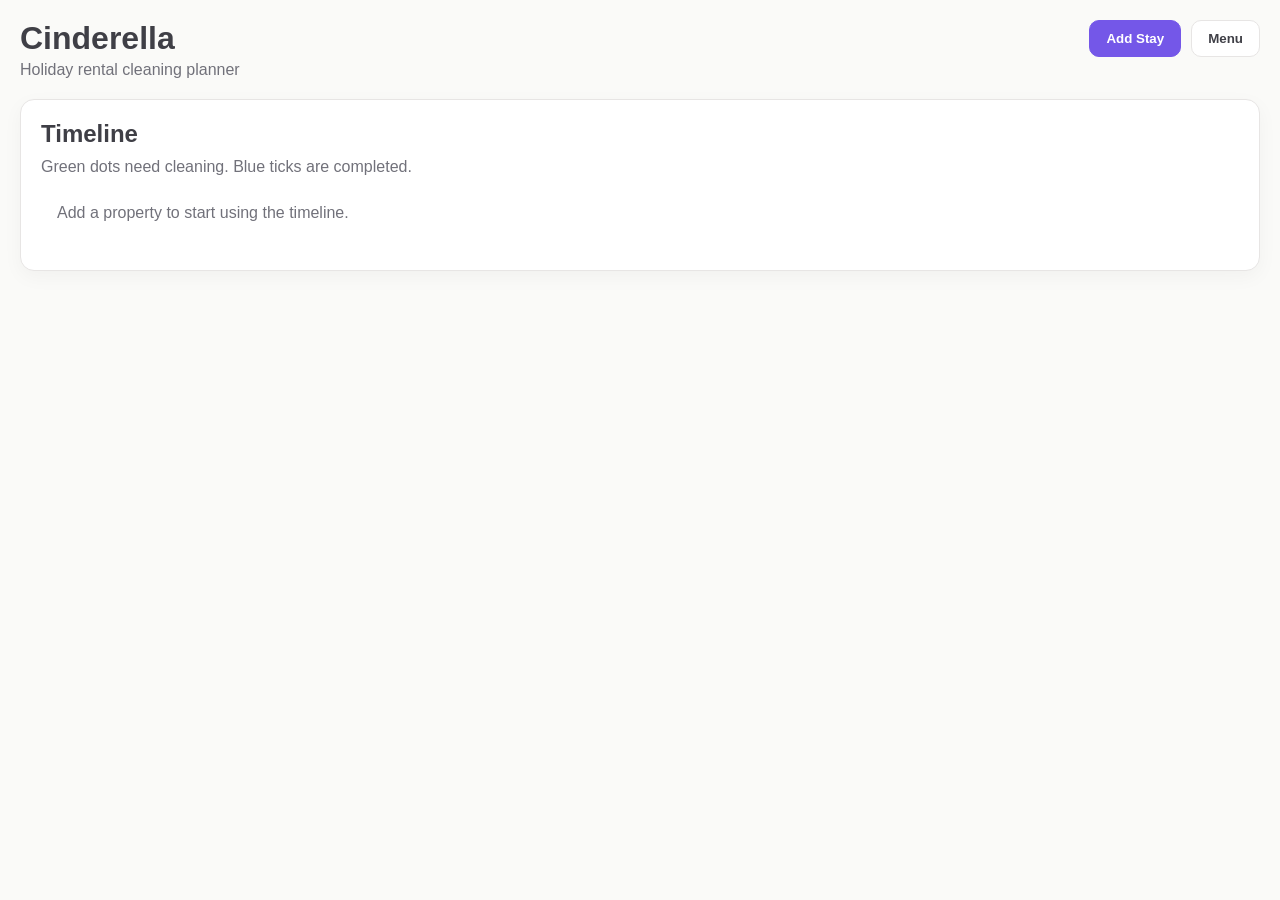
==== index.html @ bc045eeb "Force refresh mobile timeline assets" ====
<!doctype html>
<html lang="en">
<head>
  <meta charset="utf-8" />
  <meta name="viewport" content="width=device-width, initial-scale=1" />
  <title>Cinderella Beta</title>
  <link rel="manifest" href="manifest.json" />
  <link rel="stylesheet" href="styles.css?v=3" />
  <link rel="stylesheet" href="timeline.css?v=3" />
</head>
<body>
  <div id="successOverlay" class="success-overlay hidden">
    <div class="success-content">
      <div class="success-tick">✓</div>
      <div class="success-text">Clean Complete</div>
    </div>
  </div>

  <header class="app-header">
    <div class="app-title">
      <h1>Cinderella</h1>
      <p>Holiday rental cleaning planner</p>
    </div>

    <div class="header-actions">
      <button id="newStayBtn" type="button">Add Stay</button>

      <button
        id="menuToggleBtn"
        type="button"
        aria-expanded="false"
        aria-controls="adminMenu"
      >
        Menu
      </button>
    </div>
  </header>

  <main>
    <section id="timelineSection" class="section-card timeline-section">
      <div class="section-heading">
        <div>
          <h2>Timeline</h2>
          <p>Green dots need cleaning. Blue ticks are completed.</p>
        </div>
      </div>

      <div id="timelineCalendar"></div>
    </section>

    <div id="adminMenu" class="admin-menu hidden">
      <section id="todaySection" class="section-card">
        <h2>Cleaning Summary</h2>
        <div id="cleanSummaryCards" class="summary-grid"></div>
      </section>

      <section id="propertiesSection" class="section-card">
        <div class="section-heading">
          <h2>Properties</h2>
          <button id="newPropertyBtn" type="button">Add Property</button>
        </div>
        <div id="propertiesList"></div>
      </section>

      <section id="staysSection" class="section-card">
        <h2>Stays</h2>
        <div id="staysList"></div>
      </section>

      <section id="cleansSection" class="section-card">
        <h2>Cleans</h2>
        <div id="cleansList"></div>
      </section>

      <section id="developerTools" class="section-card developer-tools">
        <h2>Developer Tools</h2>
        <p>For testing only.</p>

        <div class="actions left-actions">
          <button id="demoPropertiesBtn" type="button">Generate Test Properties</button>
          <button id="demoStaysBtn" type="button">Generate Test Stays</button>
          <button id="clearDemoBtn" type="button">Clear Demo Data</button>
        </div>
      </section>
    </div>
  </main>

  <dialog id="propertyDialog">
    <form id="propertyForm">
      <h2 id="propertyFormTitle">Add Property</h2>
      <input type="hidden" id="propertyId" />

      <label>Property name
        <input id="propertyName" required />
      </label>

      <label>Colour
        <input id="propertyColour" type="color" value="#8b5cf6" />
      </label>

      <label>Address
        <input id="propertyAddress" />
      </label>

      <div class="two-column">
        <label>Owner name
          <input id="ownerName" />
        </label>

        <label>Owner email
          <input id="ownerEmail" type="email" />
        </label>
      </div>

      <label>Owner phone
        <input id="ownerPhone" />
      </label>

      <label>Access notes
        <textarea id="accessNotes"></textarea>
      </label>

      <label>Key notes
        <textarea id="keyNotes"></textarea>
      </label>

      <h3>Beds</h3>
      <div class="bed-grid">
        <label>King beds
          <input id="kingBeds" type="number" min="0" value="0" />
        </label>

        <label>Queen beds
          <input id="queenBeds" type="number" min="0" value="0" />
        </label>

        <label>Single beds
          <input id="singleBeds" type="number" min="0" value="0" />
        </label>
      </div>

      <label>Cleaning notes
        <textarea id="cleaningNotes"></textarea>
      </label>

      <div class="actions">
        <button type="button" id="cancelPropertyBtn">Cancel</button>
        <button type="submit">Save Property</button>
      </div>
    </form>
  </dialog>

  <dialog id="stayDialog">
    <form id="stayForm">
      <div id="stayDialogColourBar" class="dialog-colour-bar"></div>
      <h2 id="stayFormTitle">Add Stay</h2>
      <input type="hidden" id="stayId" />

      <label>Property
        <select id="stayPropertyId" required></select>
      </label>

      <label>Guest name
        <input id="guestName" required />
      </label>

      <div class="two-column">
        <label>Arrival date
          <input id="arrivalDate" type="date" required />
        </label>

        <label>Departure date
          <input id="departureDate" type="date" required />
        </label>
      </div>

      <label>Stay notes
        <textarea id="stayNotes"></textarea>
      </label>

      <div class="actions">
        <button type="button" id="deleteStayBtn" class="danger secondary-hidden">Delete Stay</button>
        <span class="actions-spacer"></span>
        <button type="button" id="cancelStayBtn">Cancel</button>
        <button type="submit">Save Stay</button>
      </div>
    </form>
  </dialog>

  <dialog id="cleanDialog">
    <form id="cleanForm">
      <div id="cleanDialogColourBar" class="dialog-colour-bar"></div>
      <h2>Complete Clean</h2>
      <input type="hidden" id="cleanId" />

      <p id="cleanSummary" class="dialog-summary"></p>

      <h3>Linen</h3>
      <table class="linen-table">
        <thead>
          <tr>
            <th></th>
            <th>Changed</th>
            <th>Replaced</th>
          </tr>
        </thead>
        <tbody>
          <tr>
            <td>King Set</td>
            <td><input id="cleanKingBeds" type="number" min="0" value="0" /></td>
            <td><input id="replaceKingBeds" type="number" min="0" value="0" /></td>
          </tr>
          <tr>
            <td>Queen Set</td>
            <td><input id="cleanQueenBeds" type="number" min="0" value="0" /></td>
            <td><input id="replaceQueenBeds" type="number" min="0" value="0" /></td>
          </tr>
          <tr>
            <td>Single Set</td>
            <td><input id="cleanSingleBeds" type="number" min="0" value="0" /></td>
            <td><input id="replaceSingleBeds" type="number" min="0" value="0" /></td>
          </tr>
        </tbody>
      </table>

      <label>Extras
        <textarea id="cleanExtras" placeholder="Extra charges, damage, special notes..."></textarea>
      </label>

      <label>Invoice notes
        <textarea id="invoiceNotes" placeholder="Anything that should appear on the invoice later..."></textarea>
      </label>

      <div class="actions">
        <button type="button" id="resetCleanBtn">Mark as Pending</button>
        <span class="actions-spacer"></span>
        <button type="button" id="cancelCleanBtn">Cancel</button>
        <button type="submit">Save &amp; Complete</button>
      </div>
    </form>
  </dialog>

  <script src="config.js"></script>
  <script src="app.js"></script>
  <script src="app.js?v=3"></script>
  <script src="timeline.js?v=3"></script>
</body>
</html>
---- styles.css ----
:root {
  --background: #fafaf8;
  --surface: #ffffff;
  --surface-soft: #f7f7f5;
  --grid: #e7e5e4;
  --today: #f3eeff;
  --text: #3f3f46;
  --text-secondary: #71717a;
  --green: #6fcf97;
  --blue: #60a5fa;
  --danger: #dc2626;
  --primary: #7457e8;
}

* {
  box-sizing: border-box;
  margin: 0;
  padding: 0;
}

body {
  font-family: Arial, Helvetica, sans-serif;
  background: var(--background);
  color: var(--text);
  padding: 20px;
}

.app-header {
  display: flex;
  justify-content: space-between;
  align-items: flex-start;
  gap: 16px;
  margin-bottom: 20px;
}

h1 { margin-bottom: 4px; }
h2 { margin-bottom: 10px; }
h3 { margin: 18px 0 8px; }
p { color: var(--text-secondary); }

.top-nav {
  display: flex;
  gap: 8px;
  flex-wrap: wrap;
}

.top-nav a {
  display: inline-block;
  padding: 8px 12px;
  border: 1px solid var(--grid);
  border-radius: 999px;
  background: var(--surface);
  color: var(--text);
  text-decoration: none;
  font-weight: 700;
  font-size: 14px;
}

main {
  display: grid;
  gap: 20px;
}

.section-card {
  background: var(--surface);
  border: 1px solid var(--grid);
  border-radius: 14px;
  padding: 20px;
  box-shadow: 0 6px 20px rgba(0,0,0,0.04);
}

.section-heading {
  display: flex;
  justify-content: space-between;
  align-items: center;
  gap: 12px;
  margin-bottom: 12px;
}

button {
  padding: 10px 16px;
  cursor: pointer;
  border: 1px solid var(--grid);
  border-radius: 10px;
  background: var(--surface-soft);
  color: var(--text);
  font-weight: 700;
}

button[type="submit"],
#newPropertyBtn,
#newStayBtn {
  background: var(--primary);
  color: white;
  border-color: var(--primary);
}

button.danger {
  color: var(--danger);
  background: #fff5f5;
  border-color: #fecaca;
}

label {
  display: block;
  margin-bottom: 14px;
  font-weight: 700;
}

input,
textarea,
select {
  width: 100%;
  margin-top: 6px;
  padding: 10px;
  border: 1px solid var(--grid);
  border-radius: 10px;
  font: inherit;
}

textarea { min-height: 80px; resize: vertical; }

.two-column,
.bed-grid {
  display: grid;
  grid-template-columns: repeat(2, minmax(0, 1fr));
  gap: 14px;
}

.bed-grid { grid-template-columns: repeat(3, minmax(0, 1fr)); }

.actions {
  display: flex;
  justify-content: flex-end;
  align-items: center;
  gap: 10px;
  margin-top: 20px;
  flex-wrap: wrap;
}

.left-actions { justify-content: flex-start; }
.actions-spacer { flex: 1; }
.secondary-hidden { display: none; }

summary-grid,
.summary-grid {
  display: grid;
  grid-template-columns: repeat(3, minmax(0, 1fr));
  gap: 14px;
}

.summary-card {
  background: var(--surface-soft);
  border: 1px solid var(--grid);
  border-radius: 12px;
  padding: 16px;
}

.summary-card strong {
  display: block;
  font-size: 30px;
}

.summary-card span { color: var(--text-secondary); }

dialog {
  padding: 25px;
  width: min(700px, 92vw);
  border: none;
  border-radius: 16px;
  box-shadow: 0 20px 60px rgba(0,0,0,0.25);
}

dialog::backdrop { background: rgba(0,0,0,0.30); }

.dialog-summary {
  color: var(--text);
  line-height: 1.5;
  margin-bottom: 8px;
}

.dialog-colour-bar {
  height: 8px;
  margin: -25px -25px 18px -25px;
  border-radius: 16px 16px 0 0;
  background: transparent;
}

.linen-table {
  width: 100%;
  border-collapse: collapse;
  margin: 12px 0 18px;
}

.linen-table th {
  text-align: center;
  font-size: 0.85rem;
  color: var(--text-secondary);
  padding-bottom: 8px;
}

.linen-table td {
  padding: 8px 0;
  border-top: 1px solid #f0eeee;
}

.linen-table td:first-child {
  font-weight: 700;
  width: 40%;
}

.linen-table input {
  width: 76px;
  text-align: center;
  margin: 0 auto;
  display: block;
}

#propertiesList,
#staysList,
#cleansList {
  margin-top: 15px;
  display: grid;
  gap: 10px;
}

.item {
  display: flex;
  align-items: center;
  gap: 12px;
  background: var(--surface-soft);
  border: 1px solid var(--grid);
  border-radius: 12px;
  padding: 12px;
}

.item-main { flex: 1; }
.item-actions { display: flex; gap: 8px; }
.muted, .empty-state { color: var(--text-secondary); }

.property-swatch {
  width: 16px;
  align-self: stretch;
  border-radius: 999px;
}

.pending-clean { border-left: 5px solid var(--green); }
.completed-clean { border-left: 5px solid var(--blue); }

.success-overlay {
  position: fixed;
  inset: 0;
  background: rgba(0,0,0,0.25);
  display: flex;
  justify-content: center;
  align-items: center;
  z-index: 9999;
}

.success-overlay.hidden { display: none; }

.success-content {
  background: white;
  padding: 40px 60px;
  border-radius: 18px;
  text-align: center;
  animation: popIn .25s ease;
}

.success-tick {
  font-size: 72px;
  color: #22c55e;
  line-height: 1;
}

.success-text {
  margin-top: 12px;
  font-size: 24px;
  font-weight: 800;
}

@keyframes popIn {
  0% { transform: scale(.8); opacity: 0; }
  100% { transform: scale(1); opacity: 1; }
}

.header-actions {
  display: flex;
  align-items: center;
  gap: 10px;
}

.admin-menu {
  display: grid;
  gap: 20px;
}

.admin-menu.hidden {
  display: none;
}

#menuToggleBtn {
  background: var(--surface);
}

.timeline-section {
  overflow: hidden;
}

@media (max-width: 720px) {
  body {
    padding: 10px;
  }

  .app-header {
    margin-bottom: 10px;
    align-items: center;
  }

  .app-title h1 {
    font-size: 2rem;
    line-height: 1;
    margin-bottom: 0;
  }

  .app-title p {
    display: none;
  }

  .header-actions {
    gap: 8px;
  }

  .header-actions button {
    padding: 9px 12px;
    min-height: 42px;
  }

  main {
    gap: 10px;
  }

  .timeline-section {
    padding: 0;
    border: none;
    border-radius: 0;
    box-shadow: none;
    background: transparent;
  }

  .timeline-section .section-heading {
    padding: 8px 2px 6px;
    margin-bottom: 0;
  }

  .timeline-section .section-heading h2 {
    font-size: 1.15rem;
    margin: 0;
  }

  .timeline-section .section-heading p {
    display: none;
  }
}
---- timeline.css ----
#timelineCalendar {
  width: 100%;
  max-width: 100%;
  overflow-x: auto;
  overflow-y: hidden;
  padding-bottom: 12px;
  -webkit-overflow-scrolling: touch;
  overscroll-behavior-x: contain;
  touch-action: pan-x pan-y;
}

.timeline-grid {
  display: grid;
  border-top: 1px solid var(--grid);
  border-left: 1px solid var(--grid);
  width: max-content;
  background: var(--surface);
}

.timeline-month-corner,
.timeline-month-cell {
  height: 32px;
  border-right: 1px solid var(--grid);
  border-bottom: 1px solid var(--grid);
  background: var(--surface);
}

.timeline-month-corner {
  position: sticky;
  left: 0;
  z-index: 40;
}

.timeline-month-cell {
  display: flex;
  align-items: center;
  justify-content: center;
  font-size: 12px;
  font-weight: 800;
  letter-spacing: 0.06em;
  color: var(--text);
  background: #f7f3ff;
}

.timeline-corner {
  position: sticky;
  left: 0;
  z-index: 30;
  background: var(--surface);
  border-right: 1px solid var(--grid);
  border-bottom: 1px solid var(--grid);
}

.timeline-day-header {
  position: sticky;
  top: 0;
  z-index: 10;
  height: 56px;
  text-align: center;
  font-size: 12px;
  padding-top: 6px;
  background: var(--surface);
  border-right: 1px solid var(--grid);
  border-bottom: 1px solid var(--grid);
}

.today-column { background: var(--today); }

.timeline-property
.timeline-cell {
  border-right: 1px solid var(--grid);
  border-bottom: 1px solid var(--grid);
}

.timeline-property {
  position: sticky;
  left: 0;
  z-index: 20;
  min-height: 56px;
  padding: 14px;
  font-weight: 800;
  color: white;
  border-right: 2px solid var(--grid);
  overflow: hidden;
  text-overflow: ellipsis;
  white-space: nowrap; 
}

.timeline-row-track {
  position: relative;
  display: grid;
  grid-template-columns: repeat(60, 48px);
  min-height: 56px;
}

.timeline-cell {
  min-height: 56px;
  background: var(--surface);
}

.timeline-booking-bar {
  position: absolute;
  top: 12px;
  height: 32px;
  border-radius: 999px;
  padding: 7px 28px 0 12px;
  color: white;
  font-size: 13px;
  font-weight: 800;
  box-sizing: border-box;
  cursor: pointer;
  overflow: hidden;
  white-space: nowrap;
  pointer-events: auto;
}

.timeline-stay {
  position: absolute;
  inset: 0;
  pointer-events: none;
}

.clean-dot {
  position: absolute;
  top: 38px;
  width: 24px;
  height: 24px;
  border-radius: 50%;
  background: var(--green);
  border: 2px solid var(--surface);
  cursor: pointer;
  z-index: 100;
  padding: 0;
  pointer-events: auto;
  transform: translate(50%, -90%);
}

.clean-pending { background: var(--green); }
.clean-complete { background: var(--blue); }

.clean-complete::after {
  content: "✓";
  color: white;
  font-size: 14px;
  font-weight: 900;
  position: absolute;
  left: 50%;
  top: 50%;
  transform: translate(-50%, -50%);
}

.timeline-empty { padding: 16px; }
@media (max-width: 720px) {
  #timelineCalendar {
    margin-inline: -8px;
    width: calc(100% + 16px);
    max-width: none;
    padding-inline: 8px;
  }

  .timeline-property {
    width: 110px;
    min-width: 110px;
    padding: 12px 7px;
    font-size: 12px;
  }

  .timeline-day-header {
    height: 48px;
    font-size: 11px;
  }

  .timeline-row-track,
  .timeline-cell,
  .timeline-property {
    min-height: 52px;
  }

  .timeline-booking-bar {
    top: 10px;
    height: 30px;
    font-size: 12px;
    padding: 7px 24px 0 9px;
  }

  .clean-dot {
    top: 35px;
    width: 22px;
    height: 22px;
  }
}
@media (max-width: 720px) {
  #timelineCalendar {
    margin: 0;
    width: 100%;
    padding: 0 0 10px;
  }

  .timeline-grid {
    border-left: 0;
  }

  .timeline-property {
    padding: 10px 7px;
    font-size: 12px;
    line-height: 1.2;
  }

  .timeline-booking-bar {
    font-size: 11px;
  }
}
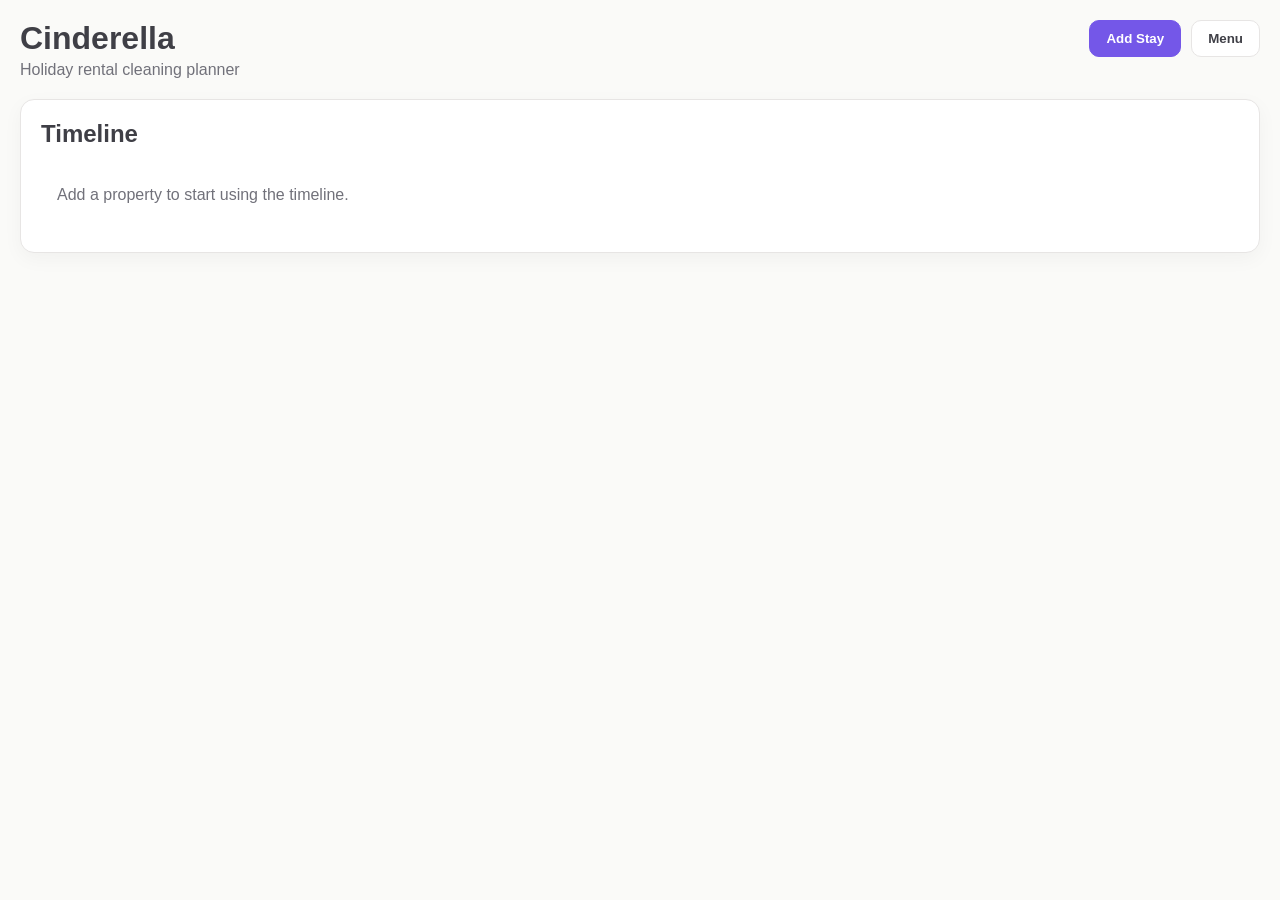
==== commit eb0e4bf9: "Improve timeline highlighting and add backup import/export" ====
--- a/index.html
+++ b/index.html
@@ -41,7 +41,6 @@
       <div class="section-heading">
         <div>
           <h2>Timeline</h2>
-          <p>Green dots need cleaning. Blue ticks are completed.</p>
         </div>
       </div>
 
@@ -53,7 +52,27 @@
         <h2>Cleaning Summary</h2>
         <div id="cleanSummaryCards" class="summary-grid"></div>
       </section>
-
+      <section class="section-card">
+        <h2>Backup & Restore</h2>
+        <p>Save a copy of all properties, stays and cleaning information.</p>
+
+        <div class="actions left-actions">
+          <button id="exportDataBtn" type="button">
+            Export Backup
+          </button>
+
+          <label class="button file-button" for="importDataInput">
+            Import Backup
+          </label>
+
+          <input
+            id="importDataInput"
+            type="file"
+            accept=".json,application/json"
+            hidden
+          />
+        </div>
+      </section>
       <section id="propertiesSection" class="section-card">
         <div class="section-heading">
           <h2>Properties</h2>
@@ -81,6 +100,20 @@
           <button id="demoStaysBtn" type="button">Generate Test Stays</button>
           <button id="clearDemoBtn" type="button">Clear Demo Data</button>
         </div>
+        
+        <div class="actions left-actions">
+          <button id="exportDataBtn" type="button">Export Backup</button>
+
+          <label class="button file-button">
+            Import Backup
+            <input
+              id="importDataInput"
+              type="file"
+              accept=".json,application/json"
+              hidden
+            />
+          </label>
+        </div>        
       </section>
     </div>
   </main>
@@ -241,8 +274,8 @@
   </dialog>
 
   <script src="config.js"></script>
-  <script src="app.js"></script>
   <script src="app.js?v=3"></script>
   <script src="timeline.js?v=3"></script>
+  <script src="developer.js"></script>
 </body>
 </html>
--- a/styles.css
+++ b/styles.css
@@ -101,6 +101,13 @@
   border-color: #fecaca;
 }
 
+.file-button {
+  display: inline-flex;
+  align-items: center;
+  justify-content: center;
+  cursor: pointer;
+}
+
 label {
   display: block;
   margin-bottom: 14px;
--- a/timeline.css
+++ b/timeline.css
@@ -64,9 +64,27 @@
   border-bottom: 1px solid var(--grid);
 }
 
-.today-column { background: var(--today); }
-
-.timeline-property
+.timeline-day-header.today-column,
+.timeline-cell.today-column {
+  position: relative;
+  background: var(--today);
+}
+
+.timeline-cell.today-column::after {
+  content: "";
+  position: absolute;
+  top: 0;
+  bottom: 0;
+  left: 50%;
+  width: 1px;
+  background: rgba(116, 87, 232, 0.30);
+  transform: translateX(-50%);
+  pointer-events: none;
+  z-index: 1;
+}
+
+
+.timeline-property,
 .timeline-cell {
   border-right: 1px solid var(--grid);
   border-bottom: 1px solid var(--grid);
@@ -83,7 +101,7 @@
   border-right: 2px solid var(--grid);
   overflow: hidden;
   text-overflow: ellipsis;
-  white-space: nowrap; 
+  white-space: nowrap;
 }
 
 .timeline-row-track {
@@ -93,13 +111,10 @@
   min-height: 56px;
 }
 
-.timeline-cell {
-  min-height: 56px;
-  background: var(--surface);
-}
 
 .timeline-booking-bar {
   position: absolute;
+  z-index: 2;
   top: 12px;
   height: 32px;
   border-radius: 999px;
@@ -148,21 +163,38 @@
   top: 50%;
   transform: translate(-50%, -50%);
 }
+.timeline-cell {
+  min-height: 56px;
+  background: var(--surface);
+  border-right: 1px solid var(--grid);
+  border-bottom: 1px solid var(--grid);
+}
+
+.timeline-row-track {
+  position: relative;
+  display: grid;
+}
+
 
 .timeline-empty { padding: 16px; }
+
 @media (max-width: 720px) {
   #timelineCalendar {
-    margin-inline: -8px;
-    width: calc(100% + 16px);
+    margin: 0;
+    width: 100%;
     max-width: none;
-    padding-inline: 8px;
+    padding: 0 0 10px;
+  }
+
+  .timeline-grid {
+    border-left: 0;
   }
 
   .timeline-property {
-    width: 110px;
-    min-width: 110px;
-    padding: 12px 7px;
+    min-width: 0;
+    padding: 10px 7px;
     font-size: 12px;
+    line-height: 1.2;
   }
 
   .timeline-day-header {
@@ -179,7 +211,7 @@
   .timeline-booking-bar {
     top: 10px;
     height: 30px;
-    font-size: 12px;
+    font-size: 11px;
     padding: 7px 24px 0 9px;
   }
 
@@ -188,25 +220,4 @@
     width: 22px;
     height: 22px;
   }
-}
-@media (max-width: 720px) {
-  #timelineCalendar {
-    margin: 0;
-    width: 100%;
-    padding: 0 0 10px;
-  }
-
-  .timeline-grid {
-    border-left: 0;
-  }
-
-  .timeline-property {
-    padding: 10px 7px;
-    font-size: 12px;
-    line-height: 1.2;
-  }
-
-  .timeline-booking-bar {
-    font-size: 11px;
-  }
 }
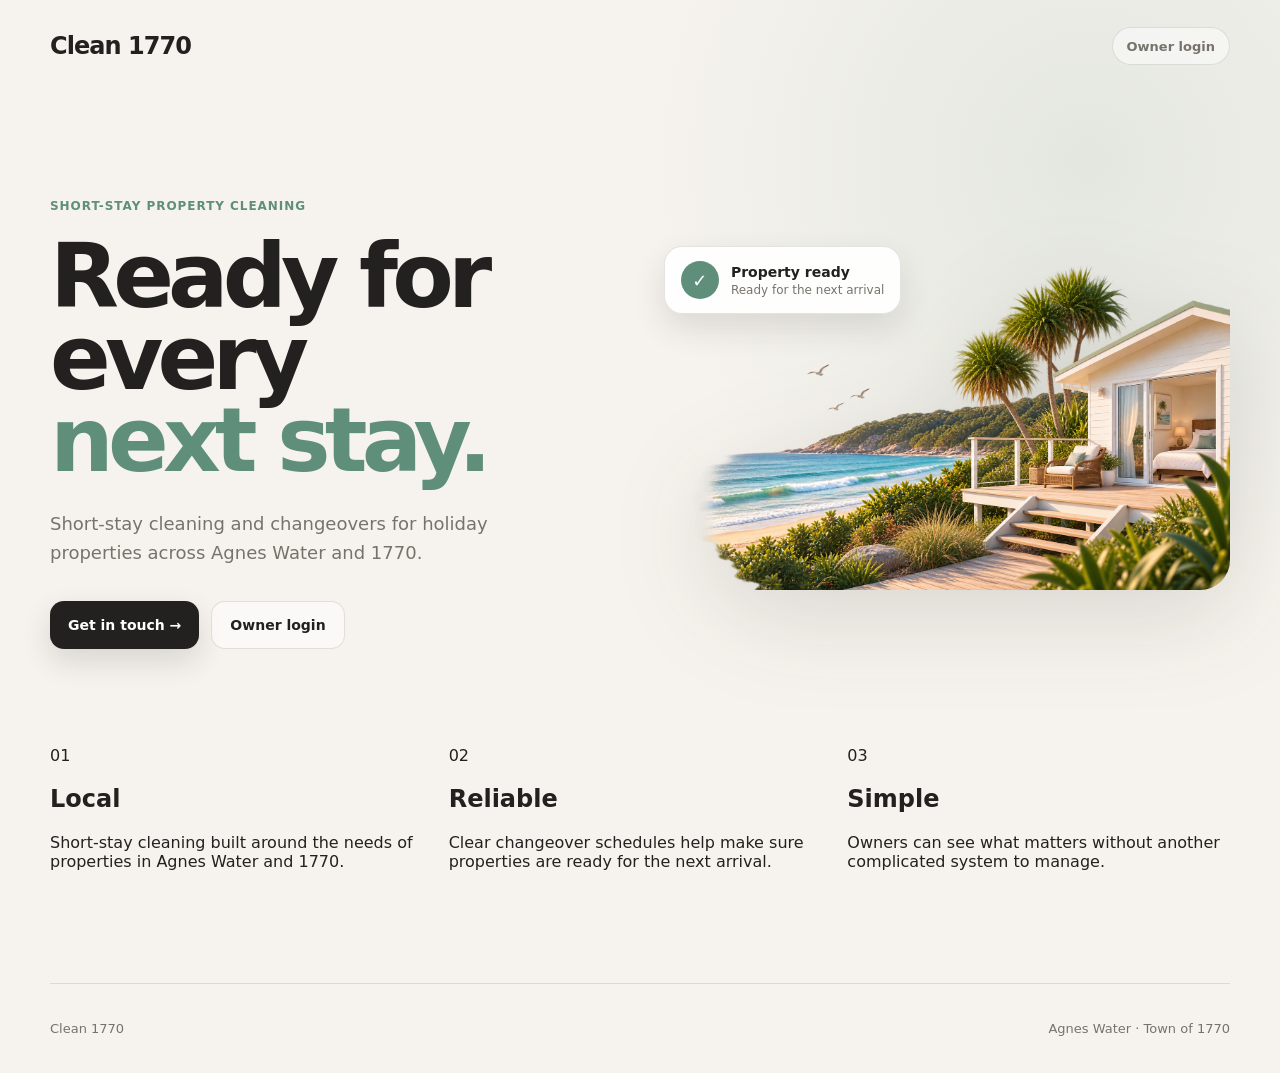
==== commit ece1d8ed: "landing page" ====
--- a/index.html
+++ b/index.html
@@ -1,281 +1,102 @@
-<!doctype html>
+<!DOCTYPE html>
 <html lang="en">
 <head>
-  <meta charset="utf-8" />
-  <meta name="viewport" content="width=device-width, initial-scale=1" />
-  <title>Cinderella Beta</title>
-  <link rel="manifest" href="manifest.json" />
-  <link rel="stylesheet" href="styles.css?v=3" />
-  <link rel="stylesheet" href="timeline.css?v=3" />
+  <meta charset="UTF-8">
+  <meta name="viewport" content="width=device-width, initial-scale=1.0">
+
+  <title>Clean 1770</title>
+
+  <link rel="stylesheet" href="landing.css">
 </head>
+
 <body>
-  <div id="successOverlay" class="success-overlay hidden">
-    <div class="success-content">
-      <div class="success-tick">✓</div>
-      <div class="success-text">Clean Complete</div>
-    </div>
-  </div>
 
-  <header class="app-header">
-    <div class="app-title">
-      <h1>Cinderella</h1>
-      <p>Holiday rental cleaning planner</p>
+  <header class="site-header">
+    <div class="brand">Clean 1770</div>
+
+    <a class="login-link" href="#">Owner login</a>
+  </header>
+
+  <main class="landing">
+
+  <section class="hero">
+
+    <div class="hero-copy">
+      <p class="eyebrow">Short-stay property cleaning</p>
+
+      <h1>
+        Ready for every
+        <span>next stay.</span>
+      </h1>
+
+      <p class="hero-text">
+        Short-stay cleaning and changeovers for holiday properties
+        across Agnes Water and 1770.
+      </p>
+
+      <div class="hero-actions">
+        <a class="button primary" href="#contact">Get in touch →</a>
+        <a class="button secondary" href="#">Owner login</a>
+      </div>
     </div>
 
-    <div class="header-actions">
-      <button id="newStayBtn" type="button">Add Stay</button>
 
-      <button
-        id="menuToggleBtn"
-        type="button"
-        aria-expanded="false"
-        aria-controls="adminMenu"
+    <div class="hero-visual">
+
+      <img
+        src="assets/clean1770-house.png"
+        alt="Coastal holiday property"
       >
-        Menu
-      </button>
-    </div>
-  </header>
 
-  <main>
-    <section id="timelineSection" class="section-card timeline-section">
-      <div class="section-heading">
+      <div class="ready-card">
+        <span class="ready-check">✓</span>
+
         <div>
-          <h2>Timeline</h2>
+          <strong>Property ready</strong>
+          <small>Ready for the next arrival</small>
         </div>
       </div>
 
-      <div id="timelineCalendar"></div>
-    </section>
+    </div>
 
-    <div id="adminMenu" class="admin-menu hidden">
-      <section id="todaySection" class="section-card">
-        <h2>Cleaning Summary</h2>
-        <div id="cleanSummaryCards" class="summary-grid"></div>
-      </section>
-      <section class="section-card">
-        <h2>Backup & Restore</h2>
-        <p>Save a copy of all properties, stays and cleaning information.</p>
+  </section>
+      <section class="about">
 
-        <div class="actions left-actions">
-          <button id="exportDataBtn" type="button">
-            Export Backup
-          </button>
+        <div class="about-card">
+          <span>01</span>
+          <h2>Local</h2>
+          <p>
+            Short-stay cleaning built around the needs of properties
+            in Agnes Water and 1770.
+          </p>
+        </div>
 
-          <label class="button file-button" for="importDataInput">
-            Import Backup
-          </label>
+        <div class="about-card">
+          <span>02</span>
+          <h2>Reliable</h2>
+          <p>
+            Clear changeover schedules help make sure properties
+            are ready for the next arrival.
+          </p>
+        </div>
 
-          <input
-            id="importDataInput"
-            type="file"
-            accept=".json,application/json"
-            hidden
-          />
+        <div class="about-card">
+          <span>03</span>
+          <h2>Simple</h2>
+          <p>
+            Owners can see what matters without another complicated
+            system to manage.
+          </p>
         </div>
-      </section>
-      <section id="propertiesSection" class="section-card">
-        <div class="section-heading">
-          <h2>Properties</h2>
-          <button id="newPropertyBtn" type="button">Add Property</button>
-        </div>
-        <div id="propertiesList"></div>
+
       </section>
 
-      <section id="staysSection" class="section-card">
-        <h2>Stays</h2>
-        <div id="staysList"></div>
-      </section>
-
-      <section id="cleansSection" class="section-card">
-        <h2>Cleans</h2>
-        <div id="cleansList"></div>
-      </section>
-
-      <section id="developerTools" class="section-card developer-tools">
-        <h2>Developer Tools</h2>
-        <p>For testing only.</p>
-
-        <div class="actions left-actions">
-          <button id="demoPropertiesBtn" type="button">Generate Test Properties</button>
-          <button id="demoStaysBtn" type="button">Generate Test Stays</button>
-          <button id="clearDemoBtn" type="button">Clear Demo Data</button>
-        </div>
-        
-        <div class="actions left-actions">
-          <button id="exportDataBtn" type="button">Export Backup</button>
-
-          <label class="button file-button">
-            Import Backup
-            <input
-              id="importDataInput"
-              type="file"
-              accept=".json,application/json"
-              hidden
-            />
-          </label>
-        </div>        
-      </section>
-    </div>
   </main>
 
-  <dialog id="propertyDialog">
-    <form id="propertyForm">
-      <h2 id="propertyFormTitle">Add Property</h2>
-      <input type="hidden" id="propertyId" />
+  <footer id="contact">
+    <span>Clean 1770</span>
+    <span>Agnes Water · Town of 1770</span>
+  </footer>
 
-      <label>Property name
-        <input id="propertyName" required />
-      </label>
-
-      <label>Colour
-        <input id="propertyColour" type="color" value="#8b5cf6" />
-      </label>
-
-      <label>Address
-        <input id="propertyAddress" />
-      </label>
-
-      <div class="two-column">
-        <label>Owner name
-          <input id="ownerName" />
-        </label>
-
-        <label>Owner email
-          <input id="ownerEmail" type="email" />
-        </label>
-      </div>
-
-      <label>Owner phone
-        <input id="ownerPhone" />
-      </label>
-
-      <label>Access notes
-        <textarea id="accessNotes"></textarea>
-      </label>
-
-      <label>Key notes
-        <textarea id="keyNotes"></textarea>
-      </label>
-
-      <h3>Beds</h3>
-      <div class="bed-grid">
-        <label>King beds
-          <input id="kingBeds" type="number" min="0" value="0" />
-        </label>
-
-        <label>Queen beds
-          <input id="queenBeds" type="number" min="0" value="0" />
-        </label>
-
-        <label>Single beds
-          <input id="singleBeds" type="number" min="0" value="0" />
-        </label>
-      </div>
-
-      <label>Cleaning notes
-        <textarea id="cleaningNotes"></textarea>
-      </label>
-
-      <div class="actions">
-        <button type="button" id="cancelPropertyBtn">Cancel</button>
-        <button type="submit">Save Property</button>
-      </div>
-    </form>
-  </dialog>
-
-  <dialog id="stayDialog">
-    <form id="stayForm">
-      <div id="stayDialogColourBar" class="dialog-colour-bar"></div>
-      <h2 id="stayFormTitle">Add Stay</h2>
-      <input type="hidden" id="stayId" />
-
-      <label>Property
-        <select id="stayPropertyId" required></select>
-      </label>
-
-      <label>Guest name
-        <input id="guestName" required />
-      </label>
-
-      <div class="two-column">
-        <label>Arrival date
-          <input id="arrivalDate" type="date" required />
-        </label>
-
-        <label>Departure date
-          <input id="departureDate" type="date" required />
-        </label>
-      </div>
-
-      <label>Stay notes
-        <textarea id="stayNotes"></textarea>
-      </label>
-
-      <div class="actions">
-        <button type="button" id="deleteStayBtn" class="danger secondary-hidden">Delete Stay</button>
-        <span class="actions-spacer"></span>
-        <button type="button" id="cancelStayBtn">Cancel</button>
-        <button type="submit">Save Stay</button>
-      </div>
-    </form>
-  </dialog>
-
-  <dialog id="cleanDialog">
-    <form id="cleanForm">
-      <div id="cleanDialogColourBar" class="dialog-colour-bar"></div>
-      <h2>Complete Clean</h2>
-      <input type="hidden" id="cleanId" />
-
-      <p id="cleanSummary" class="dialog-summary"></p>
-
-      <h3>Linen</h3>
-      <table class="linen-table">
-        <thead>
-          <tr>
-            <th></th>
-            <th>Changed</th>
-            <th>Replaced</th>
-          </tr>
-        </thead>
-        <tbody>
-          <tr>
-            <td>King Set</td>
-            <td><input id="cleanKingBeds" type="number" min="0" value="0" /></td>
-            <td><input id="replaceKingBeds" type="number" min="0" value="0" /></td>
-          </tr>
-          <tr>
-            <td>Queen Set</td>
-            <td><input id="cleanQueenBeds" type="number" min="0" value="0" /></td>
-            <td><input id="replaceQueenBeds" type="number" min="0" value="0" /></td>
-          </tr>
-          <tr>
-            <td>Single Set</td>
-            <td><input id="cleanSingleBeds" type="number" min="0" value="0" /></td>
-            <td><input id="replaceSingleBeds" type="number" min="0" value="0" /></td>
-          </tr>
-        </tbody>
-      </table>
-
-      <label>Extras
-        <textarea id="cleanExtras" placeholder="Extra charges, damage, special notes..."></textarea>
-      </label>
-
-      <label>Invoice notes
-        <textarea id="invoiceNotes" placeholder="Anything that should appear on the invoice later..."></textarea>
-      </label>
-
-      <div class="actions">
-        <button type="button" id="resetCleanBtn">Mark as Pending</button>
-        <span class="actions-spacer"></span>
-        <button type="button" id="cancelCleanBtn">Cancel</button>
-        <button type="submit">Save &amp; Complete</button>
-      </div>
-    </form>
-  </dialog>
-
-  <script src="config.js"></script>
-  <script src="app.js?v=3"></script>
-  <script src="timeline.js?v=3"></script>
-  <script src="developer.js"></script>
 </body>
-</html>
+</html>
--- a/landing.css
+++ b/landing.css
@@ -0,0 +1,647 @@
+:root {
+  --bg: #f6f3ee;
+  --surface: rgba(255, 255, 255, 0.76);
+  --text: #22211f;
+  --muted: #77736c;
+  --line: rgba(34, 33, 31, 0.12);
+
+  --accent: #5f8f7b;
+  --accent-soft: #dfece6;
+
+  --radius-lg: 28px;
+  --radius-md: 16px;
+
+  --shadow: 0 18px 55px rgba(42, 37, 31, 0.08);
+
+  --max-width: 1180px;
+}
+
+* {
+  box-sizing: border-box;
+}
+
+html {
+  scroll-behavior: smooth;
+}
+
+body {
+  margin: 0;
+  min-height: 100vh;
+
+  background:
+    radial-gradient(
+      circle at 85% 15%,
+      rgba(95, 143, 123, 0.12),
+      transparent 28rem
+    ),
+    var(--bg);
+
+  color: var(--text);
+
+  font-family:
+    system-ui,
+    -apple-system,
+    BlinkMacSystemFont,
+    "Segoe UI",
+    sans-serif;
+}
+
+a {
+  color: inherit;
+}
+
+.site-header {
+  width: min(calc(100% - 40px), var(--max-width));
+  min-height: 92px;
+
+  margin: 0 auto;
+
+  display: flex;
+  align-items: center;
+  justify-content: space-between;
+
+  gap: 24px;
+}
+
+.brand {
+  font-size: 24px;
+  font-weight: 750;
+
+  letter-spacing: -0.04em;
+}
+
+.login-link {
+  min-height: 38px;
+  padding: 0 14px;
+
+  display: inline-flex;
+  align-items: center;
+
+  border: 1px solid var(--line);
+  border-radius: 999px;
+
+  background: rgba(255, 255, 255, 0.5);
+
+  color: var(--muted);
+
+  text-decoration: none;
+
+  font-size: 13px;
+  font-weight: 650;
+}
+
+.landing {
+  width: min(calc(100% - 40px), var(--max-width));
+  margin: 0 auto;
+}
+
+.hero {
+  min-height: 610px;
+
+  padding: 100px 0 88px;
+
+  display: flex;
+  flex-direction: column;
+  align-items: flex-start;
+  justify-content: center;
+}
+
+.eyebrow {
+  margin: 0 0 22px;
+
+  color: var(--accent);
+
+  font-size: 12px;
+  font-weight: 750;
+
+  letter-spacing: 0.08em;
+  text-transform: uppercase;
+}
+
+.hero h1 {
+  max-width: 900px;
+
+  margin: 0;
+
+  font-size: clamp(56px, 9vw, 116px);
+  line-height: 0.9;
+
+  letter-spacing: -0.07em;
+}
+
+.hero h1 span {
+  color: var(--muted);
+}
+
+.intro {
+  max-width: 620px;
+
+  margin: 34px 0 0;
+
+  color: var(--muted);
+
+  font-size: clamp(18px, 2vw, 22px);
+  line-height: 1.6;
+}
+
+.hero-actions {
+  display: flex;
+  flex-wrap: wrap;
+
+  gap: 12px;
+
+  margin-top: 34px;
+}
+
+.button {
+  min-height: 48px;
+  padding: 0 18px;
+
+  display: inline-flex;
+  align-items: center;
+  justify-content: center;
+
+  border-radius: 14px;
+
+  text-decoration: none;
+
+  font-size: 14px;
+  font-weight: 700;
+
+  transition:
+    transform 160ms ease,
+    box-shadow 160ms ease,
+    background 160ms ease;
+}
+
+.button:hover {
+  transform: translateY(-2px);
+}
+
+.button.primary {
+  background: var(--text);
+  color: white;
+
+  box-shadow: 0 12px 30px rgba(34, 33, 31, 0.14);
+}
+
+.button.secondary {
+  border: 1px solid var(--line);
+
+  background: rgba(255, 255, 255, 0.5);
+}
+
+.about {
+  display: grid;
+  grid-template-columns: repeat(3, 1fr);
+
+  gap: 16px;
+
+  padding-bottom: 96px;
+}
+
+.section-label {
+  margin: 0 0 16px;
+  color: var(--accent);
+  font-size: 12px;
+  font-weight: 750;
+  letter-spacing: 0.08em;
+  text-transform: uppercase;
+}
+
+/* --- Hero layout --- */
+
+.hero {
+  min-height: 620px;
+  padding: 82px 0 72px;
+
+  display: grid;
+  grid-template-columns: 0.95fr 1.05fr;
+  align-items: center;
+
+  gap: 56px;
+}
+
+.hero-copy {
+  position: relative;
+  z-index: 2;
+}
+
+.hero h1 {
+  max-width: 720px;
+  margin: 0;
+
+  font-size: clamp(58px, 7vw, 104px);
+  line-height: 0.92;
+
+  letter-spacing: -0.065em;
+}
+
+.hero h1 span {
+  display: block;
+  color: var(--accent);
+}
+
+.hero-text {
+  max-width: 580px;
+  margin: 28px 0 0;
+
+  color: var(--muted);
+
+  font-size: 18px;
+  line-height: 1.6;
+}
+
+.hero-visual {
+  position: relative;
+
+  min-height: 500px;
+
+  display: flex;
+  align-items: center;
+  justify-content: center;
+}
+
+.hero-visual img {
+  width: 100%;
+  max-width: 660px;
+
+  display: block;
+
+  border-radius: 30px;
+
+  object-fit: cover;
+
+  filter:
+    drop-shadow(0 24px 48px rgba(42, 37, 31, 0.14));
+}
+
+.ready-card {
+  position: absolute;
+
+  top: 72px;
+  left: 24px;
+
+  min-width: 220px;
+
+  padding: 14px 16px;
+
+  display: flex;
+  align-items: center;
+
+  gap: 12px;
+
+  border: 1px solid var(--line);
+  border-radius: 18px;
+
+  background: rgba(255, 255, 255, 0.9);
+
+  box-shadow: 0 14px 32px rgba(42, 37, 31, 0.12);
+
+  backdrop-filter: blur(10px);
+}
+
+.ready-check {
+  width: 38px;
+  height: 38px;
+
+  flex: 0 0 auto;
+
+  display: grid;
+  place-items: center;
+
+  border-radius: 50%;
+
+  background: var(--accent);
+
+  color: white;
+
+  font-size: 18px;
+  font-weight: 700;
+}
+
+.ready-card strong {
+  display: block;
+
+  margin-bottom: 3px;
+
+  font-size: 14px;
+}
+
+.ready-card small {
+  display: block;
+
+  color: var(--muted);
+
+  font-size: 12px;
+}
+
+/* --- Services --- */
+
+.services {
+  padding: 20px 0 96px;
+}
+
+.service-grid {
+  display: grid;
+  grid-template-columns: repeat(3, 1fr);
+  gap: 16px;
+}
+
+.service-card {
+  min-height: 250px;
+  padding: 28px;
+
+  border: 1px solid var(--line);
+  border-radius: var(--radius-lg);
+
+  background: var(--surface);
+  box-shadow: var(--shadow);
+
+  backdrop-filter: blur(8px);
+}
+
+.card-number {
+  width: 42px;
+  height: 42px;
+
+  display: grid;
+  place-items: center;
+
+  margin-bottom: 48px;
+
+  border-radius: 13px;
+
+  background: var(--accent-soft);
+  color: #3f6657;
+
+  font-size: 12px;
+  font-weight: 750;
+}
+
+.service-card h2 {
+  margin: 0 0 10px;
+
+  font-size: 22px;
+  letter-spacing: -0.035em;
+}
+
+.service-card p {
+  margin: 0;
+
+  color: var(--muted);
+
+  font-size: 15px;
+  line-height: 1.65;
+}
+
+
+/* --- How it works --- */
+
+.how-it-works {
+  padding: 84px 0;
+
+  display: grid;
+  grid-template-columns: 0.9fr 1.1fr;
+
+  gap: 80px;
+
+  border-top: 1px solid var(--line);
+}
+
+.how-copy h2 {
+  max-width: 520px;
+
+  margin: 0;
+
+  font-size: clamp(42px, 5vw, 68px);
+  line-height: 0.98;
+
+  letter-spacing: -0.055em;
+}
+
+.how-copy > p:last-child {
+  max-width: 500px;
+
+  margin: 28px 0 0;
+
+  color: var(--muted);
+
+  font-size: 17px;
+  line-height: 1.65;
+}
+
+.steps {
+  display: flex;
+  flex-direction: column;
+}
+
+.step {
+  padding: 28px 0;
+
+  display: grid;
+  grid-template-columns: 56px 1fr;
+
+  gap: 18px;
+
+  border-bottom: 1px solid var(--line);
+}
+
+.step:first-child {
+  padding-top: 0;
+}
+
+.step > span {
+  width: 40px;
+  height: 40px;
+
+  display: grid;
+  place-items: center;
+
+  border-radius: 12px;
+
+  background: var(--accent-soft);
+  color: #3f6657;
+
+  font-size: 11px;
+  font-weight: 750;
+}
+
+.step h3 {
+  margin: 2px 0 7px;
+
+  font-size: 19px;
+  letter-spacing: -0.025em;
+}
+
+.step p {
+  margin: 0;
+
+  color: var(--muted);
+
+  font-size: 14px;
+  line-height: 1.6;
+}
+
+
+/* --- Contact --- */
+
+.contact-panel {
+  margin: 32px 0 96px;
+  padding: 44px;
+
+  display: flex;
+  align-items: center;
+  justify-content: space-between;
+
+  gap: 40px;
+
+  border: 1px solid var(--line);
+  border-radius: var(--radius-lg);
+
+  background:
+    radial-gradient(
+      circle at 85% 20%,
+      rgba(95, 143, 123, 0.14),
+      transparent 22rem
+    ),
+    var(--surface);
+
+  box-shadow: var(--shadow);
+}
+
+.contact-panel > div {
+  max-width: 680px;
+}
+
+.contact-panel h2 {
+  margin: 0;
+
+  font-size: clamp(32px, 4vw, 48px);
+  line-height: 1.05;
+
+  letter-spacing: -0.045em;
+}
+
+.contact-panel p:not(.section-label) {
+  max-width: 620px;
+
+  margin: 16px 0 0;
+
+  color: var(--muted);
+
+  font-size: 16px;
+  line-height: 1.65;
+}
+
+.contact-panel .button {
+  flex: 0 0 auto;
+}
+
+footer {
+  width: min(calc(100% - 40px), var(--max-width));
+  min-height: 90px;
+
+  margin: 0 auto;
+
+  border-top: 1px solid var(--line);
+
+  display: flex;
+  align-items: center;
+  justify-content: space-between;
+
+  gap: 20px;
+
+  color: var(--muted);
+
+  font-size: 13px;
+}
+
+@media (max-width: 760px) {
+  .site-header,
+  .landing,
+  footer {
+    width: min(calc(100% - 28px), var(--max-width));
+  }
+
+  .site-header {
+    min-height: 78px;
+  }
+
+  .hero {
+    min-height: auto;
+    padding: 84px 0 68px;
+  }
+
+  .hero h1 {
+    font-size: clamp(54px, 18vw, 82px);
+  }
+
+  .intro {
+    margin-top: 28px;
+    font-size: 18px;
+  }
+
+  .hero-actions {
+    width: 100%;
+  }
+
+  .button {
+    flex: 1 1 100%;
+  }
+
+  .about {
+    grid-template-columns: 1fr;
+    padding-bottom: 64px;
+  }
+
+
+  footer {
+    flex-direction: column;
+    align-items: flex-start;
+    justify-content: center;
+  }
+  .services {
+  padding-bottom: 64px;
+}
+
+.service-grid {
+  grid-template-columns: 1fr;
+}
+
+.service-card {
+  min-height: 220px;
+}
+
+.card-number {
+  margin-bottom: 36px;
+}
+
+.how-it-works {
+  padding: 64px 0;
+
+  grid-template-columns: 1fr;
+
+  gap: 48px;
+}
+
+.how-copy h2 {
+  font-size: 48px;
+}
+
+.step {
+  grid-template-columns: 46px 1fr;
+}
+
+.contact-panel {
+  margin: 20px 0 64px;
+  padding: 28px;
+
+  flex-direction: column;
+  align-items: flex-start;
+}
+
+.contact-panel .button {
+  width: 100%;
+}
+}
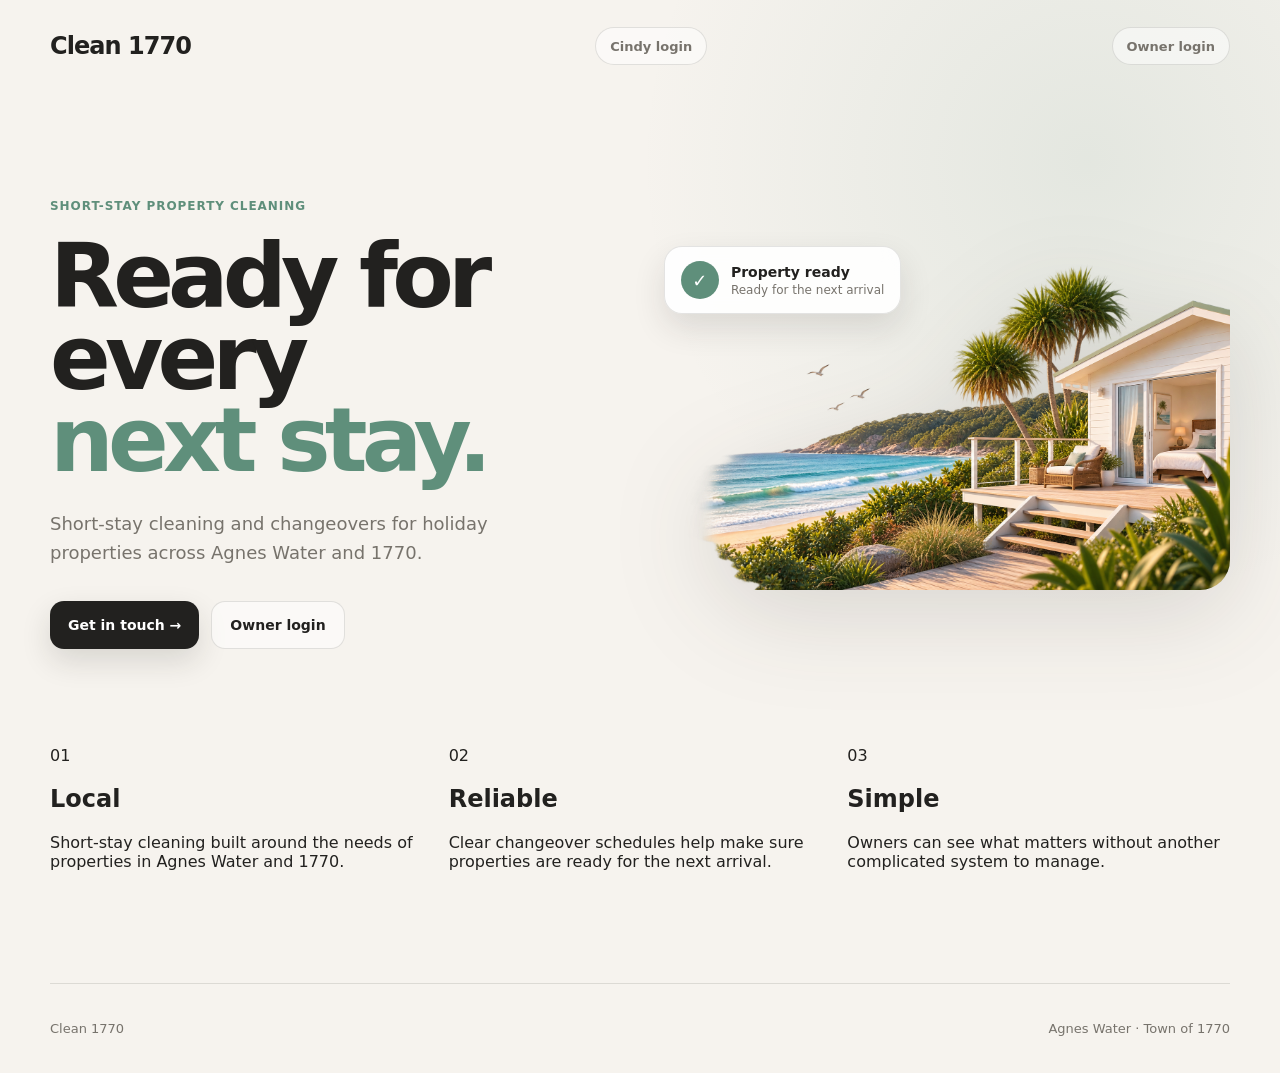
==== commit f18540fc: "test login and landing page" ====
--- a/index.html
+++ b/index.html
@@ -10,10 +10,10 @@
 </head>
 
 <body>
-
+  
   <header class="site-header">
     <div class="brand">Clean 1770</div>
-
+    <a class="login-link" href="timeline.html">Cindy login</a>
     <a class="login-link" href="#">Owner login</a>
   </header>
 
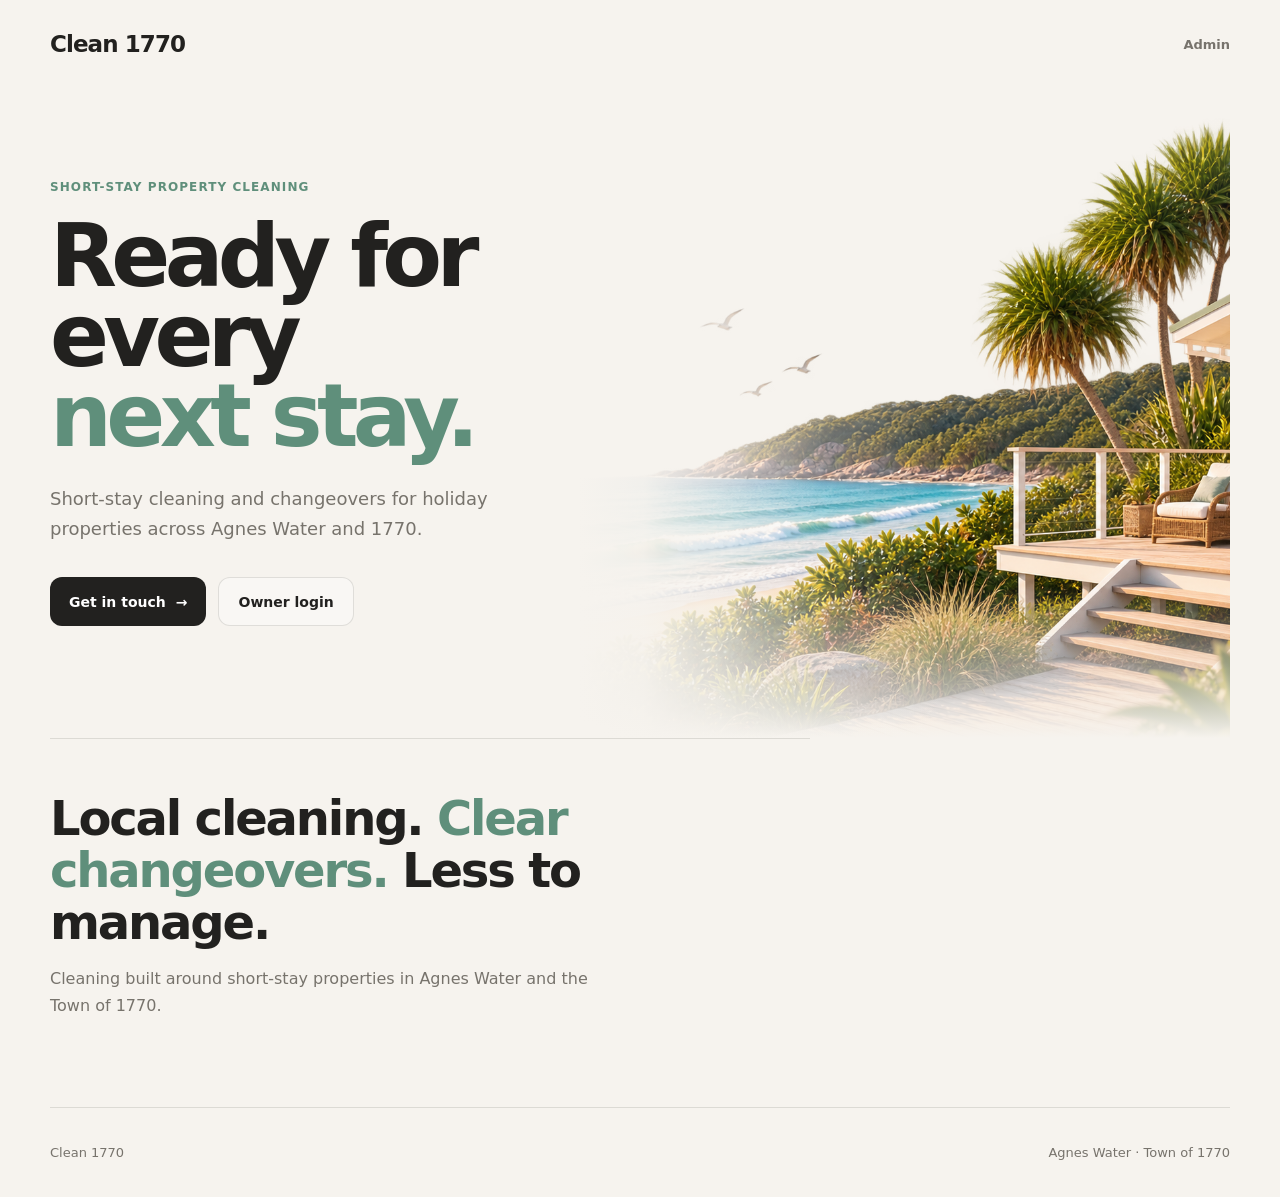
==== commit 2a3881d8: "cleared up front page and mobile format" ====
--- a/index.html
+++ b/index.html
@@ -10,92 +10,96 @@
 </head>
 
 <body>
-  
+
   <header class="site-header">
-    <div class="brand">Clean 1770</div>
-    <a class="login-link" href="timeline.html">Cindy login</a>
-    <a class="login-link" href="#">Owner login</a>
+    <a class="brand" href="#">Clean 1770</a>
+
+    <a class="admin-link" href="timeline.html">
+      Admin
+    </a>
   </header>
+
 
   <main class="landing">
 
-  <section class="hero">
+    <section class="hero">
 
-    <div class="hero-copy">
-      <p class="eyebrow">Short-stay property cleaning</p>
+      <div class="hero-copy">
 
-      <h1>
-        Ready for every
-        <span>next stay.</span>
-      </h1>
+        <p class="eyebrow">
+          Short-stay property cleaning
+        </p>
 
-      <p class="hero-text">
-        Short-stay cleaning and changeovers for holiday properties
-        across Agnes Water and 1770.
+        <h1>
+          Ready for every
+          <span>next stay.</span>
+        </h1>
+
+        <p class="hero-text">
+          Short-stay cleaning and changeovers for holiday properties
+          across Agnes Water and 1770.
+        </p>
+
+        <div class="hero-actions">
+
+          <a
+            class="button primary"
+            href="#contact"
+          >
+            Get in touch
+            <span aria-hidden="true">→</span>
+          </a>
+
+          <a
+            class="button secondary"
+            href="#"
+          >
+            Owner login
+          </a>
+
+        </div>
+
+      </div>
+
+
+      <div class="hero-image">
+
+        <img
+          src="assets/clean1770-house.png"
+          alt="Holiday property on the Agnes Water coast"
+        >
+
+      </div>
+
+    </section>
+
+
+    <section class="intro">
+
+      <p class="intro-heading">
+        Local cleaning.
+        <span>Clear changeovers.</span>
+        Less to manage.
       </p>
 
-      <div class="hero-actions">
-        <a class="button primary" href="#contact">Get in touch →</a>
-        <a class="button secondary" href="#">Owner login</a>
-      </div>
-    </div>
+      <p class="intro-text">
+        Cleaning built around short-stay properties in
+        Agnes Water and the Town of 1770.
+      </p>
 
-
-    <div class="hero-visual">
-
-      <img
-        src="assets/clean1770-house.png"
-        alt="Coastal holiday property"
-      >
-
-      <div class="ready-card">
-        <span class="ready-check">✓</span>
-
-        <div>
-          <strong>Property ready</strong>
-          <small>Ready for the next arrival</small>
-        </div>
-      </div>
-
-    </div>
-
-  </section>
-      <section class="about">
-
-        <div class="about-card">
-          <span>01</span>
-          <h2>Local</h2>
-          <p>
-            Short-stay cleaning built around the needs of properties
-            in Agnes Water and 1770.
-          </p>
-        </div>
-
-        <div class="about-card">
-          <span>02</span>
-          <h2>Reliable</h2>
-          <p>
-            Clear changeover schedules help make sure properties
-            are ready for the next arrival.
-          </p>
-        </div>
-
-        <div class="about-card">
-          <span>03</span>
-          <h2>Simple</h2>
-          <p>
-            Owners can see what matters without another complicated
-            system to manage.
-          </p>
-        </div>
-
-      </section>
+    </section>
 
   </main>
 
-  <footer id="contact">
+
+  <footer id="contact" class="site-footer">
+
     <span>Clean 1770</span>
-    <span>Agnes Water · Town of 1770</span>
+
+    <span>
+      Agnes Water · Town of 1770
+    </span>
+
   </footer>
 
 </body>
--- a/landing.css
+++ b/landing.css
@@ -1,17 +1,10 @@
 :root {
   --bg: #f6f3ee;
-  --surface: rgba(255, 255, 255, 0.76);
   --text: #22211f;
   --muted: #77736c;
   --line: rgba(34, 33, 31, 0.12);
 
   --accent: #5f8f7b;
-  --accent-soft: #dfece6;
-
-  --radius-lg: 28px;
-  --radius-md: 16px;
-
-  --shadow: 0 18px 55px rgba(42, 37, 31, 0.08);
 
   --max-width: 1180px;
 }
@@ -28,14 +21,7 @@
   margin: 0;
   min-height: 100vh;
 
-  background:
-    radial-gradient(
-      circle at 85% 15%,
-      rgba(95, 143, 123, 0.12),
-      transparent 28rem
-    ),
-    var(--bg);
-
+  background: var(--bg);
   color: var(--text);
 
   font-family:
@@ -50,38 +36,33 @@
   color: inherit;
 }
 
+
+/* -------------------------
+   HEADER
+------------------------- */
+
 .site-header {
-  width: min(calc(100% - 40px), var(--max-width));
-  min-height: 92px;
+  width: min(calc(100% - 48px), var(--max-width));
+  min-height: 88px;
 
   margin: 0 auto;
 
   display: flex;
   align-items: center;
   justify-content: space-between;
-
-  gap: 24px;
 }
 
 .brand {
-  font-size: 24px;
-  font-weight: 750;
-
+  color: var(--text);
+
+  text-decoration: none;
+
+  font-size: 23px;
+  font-weight: 760;
   letter-spacing: -0.04em;
 }
 
-.login-link {
-  min-height: 38px;
-  padding: 0 14px;
-
-  display: inline-flex;
-  align-items: center;
-
-  border: 1px solid var(--line);
-  border-radius: 999px;
-
-  background: rgba(255, 255, 255, 0.5);
-
+.admin-link {
   color: var(--muted);
 
   text-decoration: none;
@@ -90,20 +71,44 @@
   font-weight: 650;
 }
 
+.admin-link:hover {
+  color: var(--text);
+}
+
+
+/* -------------------------
+   PAGE
+------------------------- */
+
 .landing {
-  width: min(calc(100% - 40px), var(--max-width));
+  width: min(calc(100% - 48px), var(--max-width));
   margin: 0 auto;
 }
 
+
+/* -------------------------
+   HERO — DESKTOP
+------------------------- */
+
 .hero {
-  min-height: 610px;
-
-  padding: 100px 0 88px;
-
-  display: flex;
-  flex-direction: column;
-  align-items: flex-start;
-  justify-content: center;
+  position: relative;
+
+  min-height: 650px;
+
+  display: grid;
+  grid-template-columns: 0.92fr 1.08fr;
+  align-items: center;
+
+  overflow: hidden;
+}
+
+.hero-copy {
+  position: relative;
+  z-index: 3;
+
+  max-width: 620px;
+
+  padding: 70px 0 90px;
 }
 
 .eyebrow {
@@ -114,54 +119,54 @@
   font-size: 12px;
   font-weight: 750;
 
-  letter-spacing: 0.08em;
+  letter-spacing: 0.09em;
   text-transform: uppercase;
 }
 
 .hero h1 {
-  max-width: 900px;
-
   margin: 0;
 
-  font-size: clamp(56px, 9vw, 116px);
-  line-height: 0.9;
-
-  letter-spacing: -0.07em;
+  font-size: clamp(58px, 6.8vw, 98px);
+  line-height: 0.92;
+
+  letter-spacing: -0.065em;
 }
 
 .hero h1 span {
+  display: block;
+  color: var(--accent);
+}
+
+.hero-text {
+  max-width: 520px;
+
+  margin: 28px 0 0;
+
   color: var(--muted);
-}
-
-.intro {
-  max-width: 620px;
-
-  margin: 34px 0 0;
-
-  color: var(--muted);
-
-  font-size: clamp(18px, 2vw, 22px);
-  line-height: 1.6;
+
+  font-size: 18px;
+  line-height: 1.65;
 }
 
 .hero-actions {
+  margin-top: 34px;
+
   display: flex;
-  flex-wrap: wrap;
-
+  align-items: center;
   gap: 12px;
-
-  margin-top: 34px;
 }
 
 .button {
-  min-height: 48px;
-  padding: 0 18px;
+  min-height: 49px;
+  padding: 0 19px;
 
   display: inline-flex;
   align-items: center;
   justify-content: center;
 
-  border-radius: 14px;
+  gap: 10px;
+
+  border-radius: 12px;
 
   text-decoration: none;
 
@@ -169,479 +174,354 @@
   font-weight: 700;
 
   transition:
-    transform 160ms ease,
-    box-shadow 160ms ease,
-    background 160ms ease;
+    transform 150ms ease,
+    background 150ms ease,
+    border-color 150ms ease;
 }
 
 .button:hover {
-  transform: translateY(-2px);
+  transform: translateY(-1px);
 }
 
 .button.primary {
   background: var(--text);
-  color: white;
-
-  box-shadow: 0 12px 30px rgba(34, 33, 31, 0.14);
+  color: #fff;
 }
 
 .button.secondary {
   border: 1px solid var(--line);
 
-  background: rgba(255, 255, 255, 0.5);
-}
-
-.about {
-  display: grid;
-  grid-template-columns: repeat(3, 1fr);
-
-  gap: 16px;
-
-  padding-bottom: 96px;
-}
-
-.section-label {
-  margin: 0 0 16px;
+  background: rgba(255, 255, 255, 0.34);
+
+  color: var(--text);
+}
+
+
+/* -------------------------
+   HERO IMAGE
+------------------------- */
+
+.hero-image {
+  position: absolute;
+
+  top: 18px;
+  right: -80px;
+  bottom: 0;
+
+  width: 62%;
+
+  z-index: 1;
+}
+
+.hero-image img {
+  width: 100%;
+  height: 100%;
+
+  display: block;
+
+  object-fit: cover;
+  object-position: center;
+
+  border-radius: 0;
+}
+
+/*
+  Fade the photograph into the background
+  instead of making it look like a card.
+*/
+
+.hero-image::before {
+  content: "";
+
+  position: absolute;
+  inset: 0;
+
+  z-index: 2;
+
+  pointer-events: none;
+
+  background:
+    linear-gradient(
+      to right,
+      var(--bg) 0%,
+      rgba(246, 243, 238, 0.96) 9%,
+      rgba(246, 243, 238, 0.72) 19%,
+      rgba(246, 243, 238, 0.22) 34%,
+      transparent 50%
+    ),
+    linear-gradient(
+      to bottom,
+      rgba(246, 243, 238, 0.15),
+      transparent 22%,
+      transparent 76%,
+      var(--bg) 100%
+    );
+}
+
+
+/* -------------------------
+   INTRO STATEMENT
+------------------------- */
+
+.intro {
+  max-width: 760px;
+
+  padding: 54px 0 88px;
+
+  border-top: 1px solid var(--line);
+}
+
+.intro-heading {
+  margin: 0;
+
+  font-size: clamp(30px, 4vw, 48px);
+  line-height: 1.08;
+
+  letter-spacing: -0.045em;
+
+  font-weight: 700;
+}
+
+.intro-heading span {
   color: var(--accent);
-  font-size: 12px;
-  font-weight: 750;
-  letter-spacing: 0.08em;
-  text-transform: uppercase;
-}
-
-/* --- Hero layout --- */
-
-.hero {
-  min-height: 620px;
-  padding: 82px 0 72px;
-
-  display: grid;
-  grid-template-columns: 0.95fr 1.05fr;
-  align-items: center;
-
-  gap: 56px;
-}
-
-.hero-copy {
-  position: relative;
-  z-index: 2;
-}
-
-.hero h1 {
-  max-width: 720px;
-  margin: 0;
-
-  font-size: clamp(58px, 7vw, 104px);
-  line-height: 0.92;
-
-  letter-spacing: -0.065em;
-}
-
-.hero h1 span {
-  display: block;
-  color: var(--accent);
-}
-
-.hero-text {
-  max-width: 580px;
-  margin: 28px 0 0;
+}
+
+.intro-text {
+  max-width: 560px;
+
+  margin: 18px 0 0;
 
   color: var(--muted);
 
-  font-size: 18px;
-  line-height: 1.6;
-}
-
-.hero-visual {
-  position: relative;
-
-  min-height: 500px;
-
-  display: flex;
-  align-items: center;
-  justify-content: center;
-}
-
-.hero-visual img {
-  width: 100%;
-  max-width: 660px;
-
-  display: block;
-
-  border-radius: 30px;
-
-  object-fit: cover;
-
-  filter:
-    drop-shadow(0 24px 48px rgba(42, 37, 31, 0.14));
-}
-
-.ready-card {
-  position: absolute;
-
-  top: 72px;
-  left: 24px;
-
-  min-width: 220px;
-
-  padding: 14px 16px;
-
-  display: flex;
-  align-items: center;
-
-  gap: 12px;
-
-  border: 1px solid var(--line);
-  border-radius: 18px;
-
-  background: rgba(255, 255, 255, 0.9);
-
-  box-shadow: 0 14px 32px rgba(42, 37, 31, 0.12);
-
-  backdrop-filter: blur(10px);
-}
-
-.ready-check {
-  width: 38px;
-  height: 38px;
-
-  flex: 0 0 auto;
-
-  display: grid;
-  place-items: center;
-
-  border-radius: 50%;
-
-  background: var(--accent);
-
-  color: white;
-
-  font-size: 18px;
-  font-weight: 700;
-}
-
-.ready-card strong {
-  display: block;
-
-  margin-bottom: 3px;
-
-  font-size: 14px;
-}
-
-.ready-card small {
-  display: block;
-
-  color: var(--muted);
-
-  font-size: 12px;
-}
-
-/* --- Services --- */
-
-.services {
-  padding: 20px 0 96px;
-}
-
-.service-grid {
-  display: grid;
-  grid-template-columns: repeat(3, 1fr);
-  gap: 16px;
-}
-
-.service-card {
-  min-height: 250px;
-  padding: 28px;
-
-  border: 1px solid var(--line);
-  border-radius: var(--radius-lg);
-
-  background: var(--surface);
-  box-shadow: var(--shadow);
-
-  backdrop-filter: blur(8px);
-}
-
-.card-number {
-  width: 42px;
-  height: 42px;
-
-  display: grid;
-  place-items: center;
-
-  margin-bottom: 48px;
-
-  border-radius: 13px;
-
-  background: var(--accent-soft);
-  color: #3f6657;
-
-  font-size: 12px;
-  font-weight: 750;
-}
-
-.service-card h2 {
-  margin: 0 0 10px;
-
-  font-size: 22px;
-  letter-spacing: -0.035em;
-}
-
-.service-card p {
-  margin: 0;
-
-  color: var(--muted);
-
-  font-size: 15px;
+  font-size: 16px;
   line-height: 1.65;
 }
 
 
-/* --- How it works --- */
-
-.how-it-works {
-  padding: 84px 0;
-
-  display: grid;
-  grid-template-columns: 0.9fr 1.1fr;
-
-  gap: 80px;
+/* -------------------------
+   FOOTER
+------------------------- */
+
+.site-footer {
+  width: min(calc(100% - 48px), var(--max-width));
+  min-height: 90px;
+
+  margin: 0 auto;
 
   border-top: 1px solid var(--line);
-}
-
-.how-copy h2 {
-  max-width: 520px;
-
-  margin: 0;
-
-  font-size: clamp(42px, 5vw, 68px);
-  line-height: 0.98;
-
-  letter-spacing: -0.055em;
-}
-
-.how-copy > p:last-child {
-  max-width: 500px;
-
-  margin: 28px 0 0;
-
-  color: var(--muted);
-
-  font-size: 17px;
-  line-height: 1.65;
-}
-
-.steps {
-  display: flex;
-  flex-direction: column;
-}
-
-.step {
-  padding: 28px 0;
-
-  display: grid;
-  grid-template-columns: 56px 1fr;
-
-  gap: 18px;
-
-  border-bottom: 1px solid var(--line);
-}
-
-.step:first-child {
-  padding-top: 0;
-}
-
-.step > span {
-  width: 40px;
-  height: 40px;
-
-  display: grid;
-  place-items: center;
-
-  border-radius: 12px;
-
-  background: var(--accent-soft);
-  color: #3f6657;
-
-  font-size: 11px;
-  font-weight: 750;
-}
-
-.step h3 {
-  margin: 2px 0 7px;
-
-  font-size: 19px;
-  letter-spacing: -0.025em;
-}
-
-.step p {
-  margin: 0;
-
-  color: var(--muted);
-
-  font-size: 14px;
-  line-height: 1.6;
-}
-
-
-/* --- Contact --- */
-
-.contact-panel {
-  margin: 32px 0 96px;
-  padding: 44px;
 
   display: flex;
   align-items: center;
   justify-content: space-between;
 
-  gap: 40px;
-
-  border: 1px solid var(--line);
-  border-radius: var(--radius-lg);
-
-  background:
-    radial-gradient(
-      circle at 85% 20%,
-      rgba(95, 143, 123, 0.14),
-      transparent 22rem
-    ),
-    var(--surface);
-
-  box-shadow: var(--shadow);
-}
-
-.contact-panel > div {
-  max-width: 680px;
-}
-
-.contact-panel h2 {
-  margin: 0;
-
-  font-size: clamp(32px, 4vw, 48px);
-  line-height: 1.05;
-
-  letter-spacing: -0.045em;
-}
-
-.contact-panel p:not(.section-label) {
-  max-width: 620px;
-
-  margin: 16px 0 0;
+  gap: 20px;
 
   color: var(--muted);
 
-  font-size: 16px;
-  line-height: 1.65;
-}
-
-.contact-panel .button {
-  flex: 0 0 auto;
-}
-
-footer {
-  width: min(calc(100% - 40px), var(--max-width));
-  min-height: 90px;
-
-  margin: 0 auto;
-
-  border-top: 1px solid var(--line);
-
-  display: flex;
-  align-items: center;
-  justify-content: space-between;
-
-  gap: 20px;
-
-  color: var(--muted);
-
   font-size: 13px;
 }
 
-@media (max-width: 760px) {
+
+/* =========================================================
+   PHONE
+   Deliberately treated as a different composition.
+========================================================= */
+
+@media (max-width: 720px) {
+
+  body {
+    background: var(--bg);
+  }
+
   .site-header,
   .landing,
-  footer {
-    width: min(calc(100% - 28px), var(--max-width));
-  }
+  .site-footer {
+    width: calc(100% - 32px);
+  }
+
+
+  /* Header */
 
   .site-header {
-    min-height: 78px;
-  }
+    min-height: 70px;
+  }
+
+  .brand {
+    font-size: 21px;
+  }
+
+  .admin-link {
+    font-size: 12px;
+  }
+
+
+  /* Mobile hero */
 
   .hero {
     min-height: auto;
-    padding: 84px 0 68px;
+
+    display: flex;
+    flex-direction: column;
+
+    overflow: visible;
+  }
+
+  .hero-copy {
+    width: 100%;
+    max-width: none;
+
+    padding: 54px 0 34px;
+  }
+
+  .eyebrow {
+    margin-bottom: 18px;
+
+    font-size: 11px;
   }
 
   .hero h1 {
-    font-size: clamp(54px, 18vw, 82px);
-  }
-
-  .intro {
-    margin-top: 28px;
-    font-size: 18px;
-  }
+    max-width: 420px;
+
+    font-size: clamp(46px, 14vw, 64px);
+    line-height: 0.96;
+
+    letter-spacing: -0.06em;
+  }
+
+  .hero-text {
+    max-width: 390px;
+
+    margin-top: 22px;
+
+    font-size: 16px;
+    line-height: 1.55;
+  }
+
+
+  /* Buttons deliberately become stacked */
 
   .hero-actions {
     width: 100%;
+
+    margin-top: 28px;
+
+    display: grid;
+    grid-template-columns: 1fr;
+
+    gap: 10px;
   }
 
   .button {
-    flex: 1 1 100%;
-  }
-
-  .about {
-    grid-template-columns: 1fr;
-    padding-bottom: 64px;
-  }
-
-
-  footer {
+    width: 100%;
+    min-height: 52px;
+
+    justify-content: space-between;
+
+    padding: 0 18px;
+  }
+
+  .button.secondary {
+    justify-content: center;
+  }
+
+
+  /* Image becomes its own visual section */
+
+  .hero-image {
+    position: relative;
+
+    top: auto;
+    right: auto;
+    bottom: auto;
+
+    width: calc(100% + 32px);
+    height: 360px;
+
+    margin-left: -16px;
+  }
+
+  .hero-image img {
+    width: 100%;
+    height: 100%;
+
+    object-fit: cover;
+    object-position: center;
+  }
+
+  .hero-image::before {
+    background:
+      linear-gradient(
+        to bottom,
+        var(--bg) 0%,
+        rgba(246, 243, 238, 0.76) 9%,
+        rgba(246, 243, 238, 0.18) 22%,
+        transparent 35%,
+        transparent 83%,
+        var(--bg) 100%
+      );
+  }
+
+
+  /* Mobile intro */
+
+  .intro {
+    padding: 42px 0 60px;
+
+    border-top: 0;
+  }
+
+  .intro-heading {
+    max-width: 330px;
+
+    font-size: 34px;
+    line-height: 1.08;
+  }
+
+  .intro-heading span {
+    display: block;
+  }
+
+  .intro-text {
+    max-width: 350px;
+
+    margin-top: 16px;
+
+    font-size: 15px;
+  }
+
+
+  /* Footer */
+
+  .site-footer {
+    min-height: auto;
+
+    padding: 28px 0 34px;
+
     flex-direction: column;
     align-items: flex-start;
-    justify-content: center;
-  }
-  .services {
-  padding-bottom: 64px;
-}
-
-.service-grid {
-  grid-template-columns: 1fr;
-}
-
-.service-card {
-  min-height: 220px;
-}
-
-.card-number {
-  margin-bottom: 36px;
-}
-
-.how-it-works {
-  padding: 64px 0;
-
-  grid-template-columns: 1fr;
-
-  gap: 48px;
-}
-
-.how-copy h2 {
-  font-size: 48px;
-}
-
-.step {
-  grid-template-columns: 46px 1fr;
-}
-
-.contact-panel {
-  margin: 20px 0 64px;
-  padding: 28px;
-
-  flex-direction: column;
-  align-items: flex-start;
-}
-
-.contact-panel .button {
-  width: 100%;
-}
+
+    gap: 6px;
+  }
+}
+
+
+/* Smaller phones */
+
+@media (max-width: 420px) {
+
+  .hero-copy {
+    padding-top: 42px;
+  }
+
+  .hero h1 {
+    font-size: 48px;
+  }
+
+  .hero-image {
+    height: 310px;
+  }
+
+  .intro-heading {
+    font-size: 31px;
+  }
 }
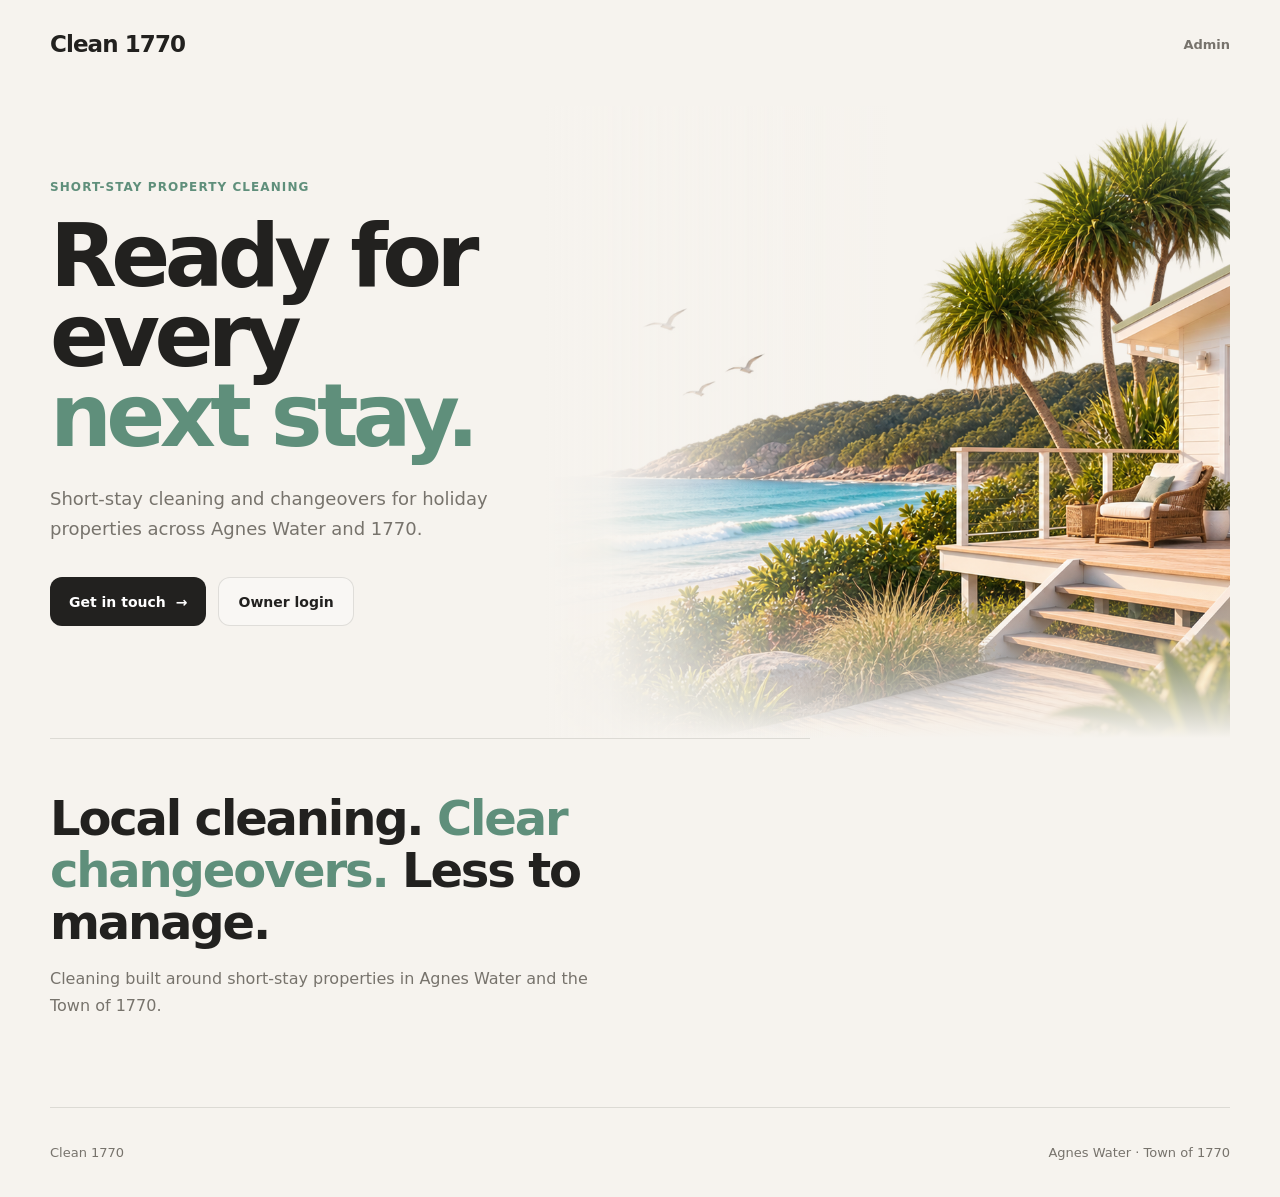
==== commit 5af85deb: "Update index.html force cache bust" ====
--- a/index.html
+++ b/index.html
@@ -6,7 +6,7 @@
 
   <title>Clean 1770</title>
 
-  <link rel="stylesheet" href="landing.css">
+  <link rel="stylesheet" href="landing.css?v=2">
 </head>
 
 <body>
@@ -50,13 +50,9 @@
             <span aria-hidden="true">→</span>
           </a>
 
-          <a
-            class="button secondary"
-            href="#"
-          >
+          <a class="button secondary" href="owner.html">
             Owner login
           </a>
-
         </div>
 
       </div>
--- a/landing.css
+++ b/landing.css
@@ -11,6 +11,13 @@
 
 * {
   box-sizing: border-box;
+}
+
+html,
+body {
+  width: 100%;
+  max-width: 100%;
+  overflow-x: hidden;
 }
 
 html {
@@ -32,17 +39,40 @@
     sans-serif;
 }
 
+img {
+  max-width: 100%;
+}
+
 a {
   color: inherit;
 }
 
+.site-header,
+.landing,
+.site-footer {
+  width: min(calc(100% - 64px), var(--max-width));
+  margin-left: auto;
+  margin-right: auto;
+}
+
+.site-header {
+  min-height: 88px;
+
+  display: flex;
+  align-items: center;
+  justify-content: space-between;
+}
 
 /* -------------------------
    HEADER
 ------------------------- */
 
 .site-header {
-  width: min(calc(100% - 48px), var(--max-width));
+  .site-header,
+  .landing,
+  .site-footer {
+    width: min(calc(100% - 64px), var(--max-width));
+  }
   min-height: 88px;
 
   margin: 0 auto;
@@ -205,10 +235,10 @@
   position: absolute;
 
   top: 18px;
-  right: -80px;
+  right: 0;
   bottom: 0;
 
-  width: 62%;
+  width: 58%;
 
   z-index: 1;
 }
@@ -329,103 +359,84 @@
 
 @media (max-width: 720px) {
 
-  body {
-    background: var(--bg);
-  }
-
   .site-header,
   .landing,
   .site-footer {
-    width: calc(100% - 32px);
-  }
-
-
-  /* Header */
+    width: calc(100% - 28px);
+  }
 
   .site-header {
-    min-height: 70px;
+    min-height: 64px;
   }
 
   .brand {
-    font-size: 21px;
+    font-size: 19px;
   }
 
   .admin-link {
     font-size: 12px;
   }
 
-
-  /* Mobile hero */
-
   .hero {
     min-height: auto;
 
     display: flex;
     flex-direction: column;
 
-    overflow: visible;
+    overflow: hidden;
   }
 
   .hero-copy {
     width: 100%;
     max-width: none;
 
-    padding: 54px 0 34px;
+    padding: 34px 0 24px;
   }
 
   .eyebrow {
-    margin-bottom: 18px;
-
-    font-size: 11px;
+    margin-bottom: 14px;
+
+    font-size: 10px;
+    letter-spacing: 0.08em;
   }
 
   .hero h1 {
-    max-width: 420px;
-
-    font-size: clamp(46px, 14vw, 64px);
-    line-height: 0.96;
-
-    letter-spacing: -0.06em;
+    max-width: 340px;
+
+    font-size: clamp(38px, 11vw, 48px);
+    line-height: 0.98;
+
+    letter-spacing: -0.055em;
   }
 
   .hero-text {
-    max-width: 390px;
-
-    margin-top: 22px;
-
-    font-size: 16px;
-    line-height: 1.55;
-  }
-
-
-  /* Buttons deliberately become stacked */
+    max-width: 340px;
+
+    margin-top: 18px;
+
+    font-size: 15px;
+    line-height: 1.5;
+  }
 
   .hero-actions {
     width: 100%;
 
-    margin-top: 28px;
+    margin-top: 22px;
 
     display: grid;
     grid-template-columns: 1fr;
 
-    gap: 10px;
+    gap: 8px;
   }
 
   .button {
     width: 100%;
-    min-height: 52px;
-
-    justify-content: space-between;
-
-    padding: 0 18px;
-  }
-
-  .button.secondary {
-    justify-content: center;
-  }
-
-
-  /* Image becomes its own visual section */
+    min-height: 46px;
+
+    padding: 0 16px;
+
+    font-size: 13px;
+  }
 
   .hero-image {
     position: relative;
@@ -434,10 +445,10 @@
     right: auto;
     bottom: auto;
 
-    width: calc(100% + 32px);
-    height: 360px;
-
-    margin-left: -16px;
+    width: 100%;
+    height: 250px;
+
+    margin: 0;
   }
 
   .hero-image img {
@@ -448,61 +459,26 @@
     object-position: center;
   }
 
-  .hero-image::before {
-    background:
-      linear-gradient(
-        to bottom,
-        var(--bg) 0%,
-        rgba(246, 243, 238, 0.76) 9%,
-        rgba(246, 243, 238, 0.18) 22%,
-        transparent 35%,
-        transparent 83%,
-        var(--bg) 100%
-      );
-  }
-
-
-  /* Mobile intro */
-
   .intro {
-    padding: 42px 0 60px;
-
-    border-top: 0;
+    padding: 34px 0 48px;
   }
 
   .intro-heading {
-    max-width: 330px;
-
-    font-size: 34px;
+    max-width: 300px;
+
+    font-size: 28px;
     line-height: 1.08;
   }
 
-  .intro-heading span {
-    display: block;
-  }
-
   .intro-text {
-    max-width: 350px;
-
-    margin-top: 16px;
-
-    font-size: 15px;
-  }
-
-
-  /* Footer */
-
-  .site-footer {
-    min-height: auto;
-
-    padding: 28px 0 34px;
-
-    flex-direction: column;
-    align-items: flex-start;
-
-    gap: 6px;
-  }
-}
+    max-width: 320px;
+
+    margin-top: 14px;
+
+    font-size: 14px;
+  }
+}
+
 
 
 /* Smaller phones */
@@ -510,18 +486,18 @@
 @media (max-width: 420px) {
 
   .hero-copy {
-    padding-top: 42px;
+    padding-top: 28px;
   }
 
   .hero h1 {
-    font-size: 48px;
+    font-size: 40px;
   }
 
   .hero-image {
-    height: 310px;
+    height: 220px;
   }
 
   .intro-heading {
-    font-size: 31px;
+    font-size: 27px;
   }
 }
